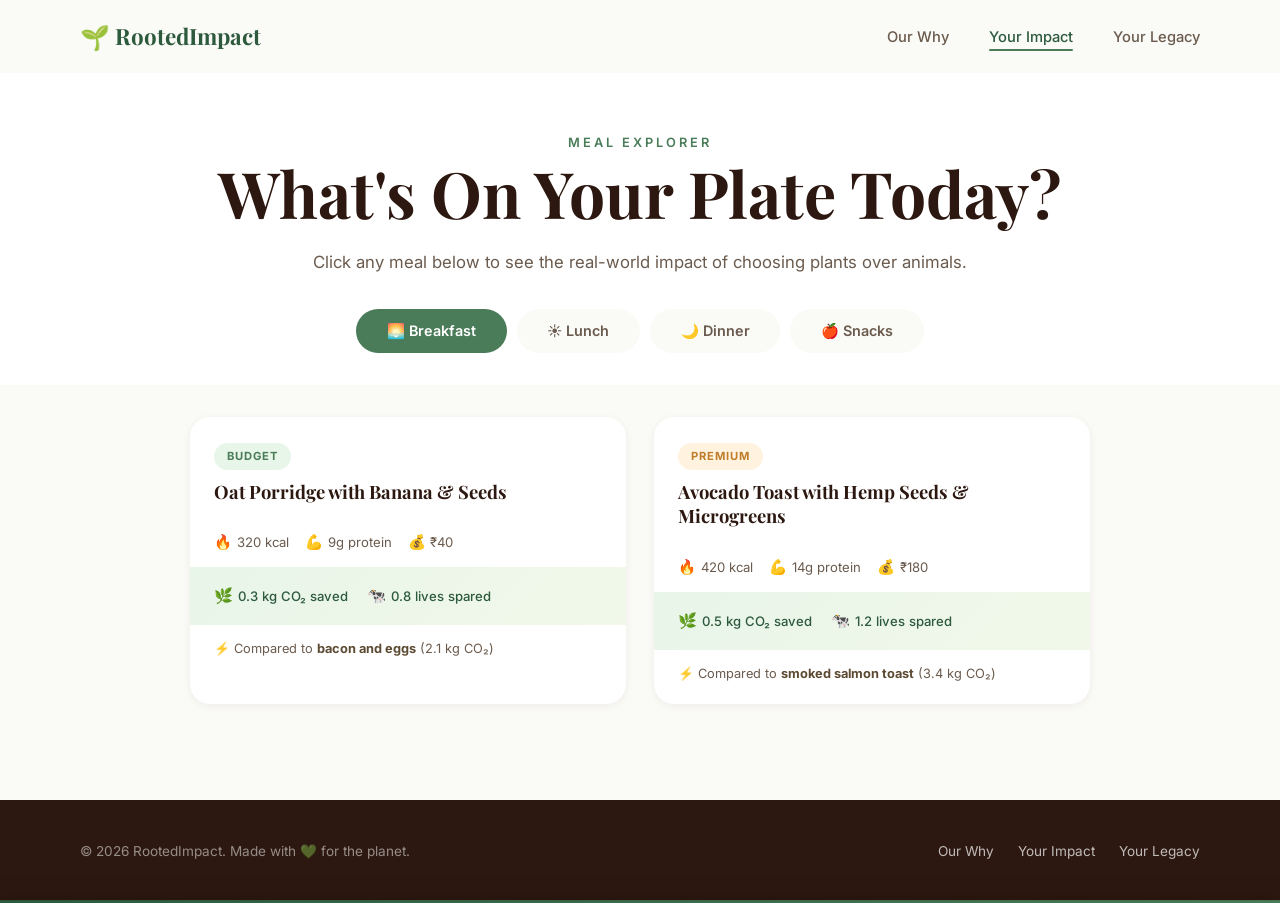
==== impact.html @ dce94bbc "Add files via upload" ====
<!DOCTYPE html>
<html lang="en">
<head>
  <meta charset="UTF-8">
  <meta name="viewport" content="width=device-width, initial-scale=1.0">
  <title>Your Impact — RootedImpact</title>
  <meta name="description" content="See the real-world impact of choosing plants over animals. Explore meals, compare footprints, and track your daily impact.">
  <link rel="preconnect" href="https://fonts.googleapis.com">
  <link rel="preconnect" href="https://fonts.gstatic.com" crossorigin>
  <link href="https://fonts.googleapis.com/css2?family=Inter:wght@400;500;600;700&family=Playfair+Display:ital,wght@0,400;0,700;1,400;1,700&display=swap" rel="stylesheet">
  <link rel="stylesheet" href="style.css">
  <link rel="icon" href="data:image/svg+xml,<svg xmlns='http://www.w3.org/2000/svg' viewBox='0 0 100 100'><text y='.9em' font-size='90'>🌱</text></svg>">
</head>
<body>

  <div class="page-transition"></div>

  <!-- Navbar -->
  <nav class="navbar">
    <div class="container">
      <a href="index.html" class="nav-logo"><span>🌱</span> RootedImpact</a>
      <ul class="nav-links">
        <li><a href="index.html">Our Why</a></li>
        <li><a href="impact.html" class="active">Your Impact</a></li>
        <li><a href="legacy.html">Your Legacy</a></li>
      </ul>
      <button class="nav-toggle" aria-label="Toggle menu">
        <span></span><span></span><span></span>
      </button>
    </div>
  </nav>

  <!-- ===== INTRO ===== -->
  <section class="section meals-intro" style="padding-top:8rem;">
    <div class="container text-center">
      <span class="section-label reveal">Meal Explorer</span>
      <h1 class="reveal">What's On Your Plate Today?</h1>
      <p class="reveal" style="margin:1rem auto 0;">Click any meal below to see the real-world impact of choosing plants over animals.</p>

      <!-- Tabs -->
      <div class="tab-bar reveal">
        <button class="tab-btn active" data-tab="breakfast">🌅 Breakfast</button>
        <button class="tab-btn" data-tab="lunch">☀️ Lunch</button>
        <button class="tab-btn" data-tab="dinner">🌙 Dinner</button>
        <button class="tab-btn" data-tab="snacks">🍎 Snacks</button>
      </div>
    </div>
  </section>

  <!-- ===== MEALS ===== -->
  <section class="section meals-section" style="padding-top:2rem;">
    <div class="container">

      <!-- BREAKFAST -->
      <div class="meal-tab-content active" data-tab="breakfast">
        <div class="meals-grid">
          <!-- Budget -->
          <div class="meal-card" data-co2="0.3" data-lives="0.8">
            <div class="meal-card-header">
              <span class="meal-tag budget">Budget</span>
              <h3>Oat Porridge with Banana &amp; Seeds</h3>
            </div>
            <div class="meal-nutrition">
              <span class="nut-item"><span class="nut-icon">🔥</span> 320 kcal</span>
              <span class="nut-item"><span class="nut-icon">💪</span> 9g protein</span>
              <span class="nut-item"><span class="nut-icon">💰</span> ₹40</span>
            </div>
            <div class="meal-impact">
              <span class="impact-chip"><span class="chip-icon">🌿</span> 0.3 kg CO₂ saved</span>
              <span class="impact-chip"><span class="chip-icon">🐄</span> 0.8 lives spared</span>
            </div>
            <div class="meal-compare">
              ⚡ Compared to <strong>bacon and eggs</strong> (2.1 kg CO₂)
            </div>
            <div class="meal-detail">
              <h4>CO₂ Comparison</h4>
              <div class="co2-bar-chart">
                <div class="co2-bar">
                  <span class="co2-bar-label">Vegan</span>
                  <div class="co2-bar-track">
                    <div class="co2-bar-fill vegan" style="width:0" data-width="14%">0.3 kg</div>
                  </div>
                </div>
                <div class="co2-bar">
                  <span class="co2-bar-label">Meat</span>
                  <div class="co2-bar-track">
                    <div class="co2-bar-fill meat" style="width:0" data-width="100%">2.1 kg</div>
                  </div>
                </div>
              </div>
            </div>
          </div>

          <!-- Premium -->
          <div class="meal-card" data-co2="0.5" data-lives="1.2">
            <div class="meal-card-header">
              <span class="meal-tag premium">Premium</span>
              <h3>Avocado Toast with Hemp Seeds &amp; Microgreens</h3>
            </div>
            <div class="meal-nutrition">
              <span class="nut-item"><span class="nut-icon">🔥</span> 420 kcal</span>
              <span class="nut-item"><span class="nut-icon">💪</span> 14g protein</span>
              <span class="nut-item"><span class="nut-icon">💰</span> ₹180</span>
            </div>
            <div class="meal-impact">
              <span class="impact-chip"><span class="chip-icon">🌿</span> 0.5 kg CO₂ saved</span>
              <span class="impact-chip"><span class="chip-icon">🐄</span> 1.2 lives spared</span>
            </div>
            <div class="meal-compare">
              ⚡ Compared to <strong>smoked salmon toast</strong> (3.4 kg CO₂)
            </div>
            <div class="meal-detail">
              <h4>CO₂ Comparison</h4>
              <div class="co2-bar-chart">
                <div class="co2-bar">
                  <span class="co2-bar-label">Vegan</span>
                  <div class="co2-bar-track">
                    <div class="co2-bar-fill vegan" style="width:0" data-width="15%">0.5 kg</div>
                  </div>
                </div>
                <div class="co2-bar">
                  <span class="co2-bar-label">Meat</span>
                  <div class="co2-bar-track">
                    <div class="co2-bar-fill meat" style="width:0" data-width="100%">3.4 kg</div>
                  </div>
                </div>
              </div>
            </div>
          </div>
        </div>
      </div>

      <!-- LUNCH -->
      <div class="meal-tab-content" data-tab="lunch">
        <div class="meals-grid">
          <div class="meal-card" data-co2="0.8" data-lives="1.5">
            <div class="meal-card-header">
              <span class="meal-tag budget">Budget</span>
              <h3>Chana Masala with Brown Rice</h3>
            </div>
            <div class="meal-nutrition">
              <span class="nut-item"><span class="nut-icon">🔥</span> 480 kcal</span>
              <span class="nut-item"><span class="nut-icon">💪</span> 18g protein</span>
              <span class="nut-item"><span class="nut-icon">💰</span> ₹60</span>
            </div>
            <div class="meal-impact">
              <span class="impact-chip"><span class="chip-icon">🌿</span> 0.8 kg CO₂ saved</span>
              <span class="impact-chip"><span class="chip-icon">🐄</span> 1.5 lives spared</span>
            </div>
            <div class="meal-compare">
              ⚡ Compared to <strong>chicken curry with rice</strong> (3.1 kg CO₂)
            </div>
            <div class="meal-detail">
              <h4>CO₂ Comparison</h4>
              <div class="co2-bar-chart">
                <div class="co2-bar">
                  <span class="co2-bar-label">Vegan</span>
                  <div class="co2-bar-track">
                    <div class="co2-bar-fill vegan" style="width:0" data-width="26%">0.8 kg</div>
                  </div>
                </div>
                <div class="co2-bar">
                  <span class="co2-bar-label">Meat</span>
                  <div class="co2-bar-track">
                    <div class="co2-bar-fill meat" style="width:0" data-width="100%">3.1 kg</div>
                  </div>
                </div>
              </div>
            </div>
          </div>

          <div class="meal-card" data-co2="1.1" data-lives="2.0">
            <div class="meal-card-header">
              <span class="meal-tag premium">Premium</span>
              <h3>Quinoa Buddha Bowl with Roasted Vegetables &amp; Tahini</h3>
            </div>
            <div class="meal-nutrition">
              <span class="nut-item"><span class="nut-icon">🔥</span> 550 kcal</span>
              <span class="nut-item"><span class="nut-icon">💪</span> 22g protein</span>
              <span class="nut-item"><span class="nut-icon">💰</span> ₹220</span>
            </div>
            <div class="meal-impact">
              <span class="impact-chip"><span class="chip-icon">🌿</span> 1.1 kg CO₂ saved</span>
              <span class="impact-chip"><span class="chip-icon">🐄</span> 2.0 lives spared</span>
            </div>
            <div class="meal-compare">
              ⚡ Compared to <strong>grilled salmon bowl</strong> (4.2 kg CO₂)
            </div>
            <div class="meal-detail">
              <h4>CO₂ Comparison</h4>
              <div class="co2-bar-chart">
                <div class="co2-bar">
                  <span class="co2-bar-label">Vegan</span>
                  <div class="co2-bar-track">
                    <div class="co2-bar-fill vegan" style="width:0" data-width="26%">1.1 kg</div>
                  </div>
                </div>
                <div class="co2-bar">
                  <span class="co2-bar-label">Meat</span>
                  <div class="co2-bar-track">
                    <div class="co2-bar-fill meat" style="width:0" data-width="100%">4.2 kg</div>
                  </div>
                </div>
              </div>
            </div>
          </div>
        </div>
      </div>

      <!-- DINNER -->
      <div class="meal-tab-content" data-tab="dinner">
        <div class="meals-grid">
          <div class="meal-card" data-co2="0.9" data-lives="1.8">
            <div class="meal-card-header">
              <span class="meal-tag budget">Budget</span>
              <h3>Dal Tadka with Roti</h3>
            </div>
            <div class="meal-nutrition">
              <span class="nut-item"><span class="nut-icon">🔥</span> 520 kcal</span>
              <span class="nut-item"><span class="nut-icon">💪</span> 20g protein</span>
              <span class="nut-item"><span class="nut-icon">💰</span> ₹55</span>
            </div>
            <div class="meal-impact">
              <span class="impact-chip"><span class="chip-icon">🌿</span> 0.9 kg CO₂ saved</span>
              <span class="impact-chip"><span class="chip-icon">🐄</span> 1.8 lives spared</span>
            </div>
            <div class="meal-compare">
              ⚡ Compared to <strong>mutton curry with roti</strong> (5.2 kg CO₂)
            </div>
            <div class="meal-detail">
              <h4>CO₂ Comparison</h4>
              <div class="co2-bar-chart">
                <div class="co2-bar">
                  <span class="co2-bar-label">Vegan</span>
                  <div class="co2-bar-track">
                    <div class="co2-bar-fill vegan" style="width:0" data-width="17%">0.9 kg</div>
                  </div>
                </div>
                <div class="co2-bar">
                  <span class="co2-bar-label">Meat</span>
                  <div class="co2-bar-track">
                    <div class="co2-bar-fill meat" style="width:0" data-width="100%">5.2 kg</div>
                  </div>
                </div>
              </div>
            </div>
          </div>

          <div class="meal-card" data-co2="1.3" data-lives="2.4">
            <div class="meal-card-header">
              <span class="meal-tag premium">Premium</span>
              <h3>Mushroom Risotto with Truffle Oil &amp; Fresh Herbs</h3>
            </div>
            <div class="meal-nutrition">
              <span class="nut-item"><span class="nut-icon">🔥</span> 580 kcal</span>
              <span class="nut-item"><span class="nut-icon">💪</span> 16g protein</span>
              <span class="nut-item"><span class="nut-icon">💰</span> ₹280</span>
            </div>
            <div class="meal-impact">
              <span class="impact-chip"><span class="chip-icon">🌿</span> 1.3 kg CO₂ saved</span>
              <span class="impact-chip"><span class="chip-icon">🐄</span> 2.4 lives spared</span>
            </div>
            <div class="meal-compare">
              ⚡ Compared to <strong>beef steak dinner</strong> (8.9 kg CO₂)
            </div>
            <div class="meal-detail">
              <h4>CO₂ Comparison</h4>
              <div class="co2-bar-chart">
                <div class="co2-bar">
                  <span class="co2-bar-label">Vegan</span>
                  <div class="co2-bar-track">
                    <div class="co2-bar-fill vegan" style="width:0" data-width="15%">1.3 kg</div>
                  </div>
                </div>
                <div class="co2-bar">
                  <span class="co2-bar-label">Meat</span>
                  <div class="co2-bar-track">
                    <div class="co2-bar-fill meat" style="width:0" data-width="100%">8.9 kg</div>
                  </div>
                </div>
              </div>
            </div>
          </div>
        </div>
      </div>

      <!-- SNACKS -->
      <div class="meal-tab-content" data-tab="snacks">
        <div class="meals-grid">
          <div class="meal-card" data-co2="0.1" data-lives="0.3">
            <div class="meal-card-header">
              <span class="meal-tag budget">Budget</span>
              <h3>Roasted Chana &amp; Fruit</h3>
            </div>
            <div class="meal-nutrition">
              <span class="nut-item"><span class="nut-icon">🔥</span> 180 kcal</span>
              <span class="nut-item"><span class="nut-icon">💪</span> 8g protein</span>
              <span class="nut-item"><span class="nut-icon">💰</span> ₹20</span>
            </div>
            <div class="meal-impact">
              <span class="impact-chip"><span class="chip-icon">🌿</span> 0.1 kg CO₂ saved</span>
              <span class="impact-chip"><span class="chip-icon">🐄</span> 0.3 lives spared</span>
            </div>
            <div class="meal-compare">
              ⚡ Compared to <strong>cheese crackers</strong> (0.9 kg CO₂)
            </div>
            <div class="meal-detail">
              <h4>CO₂ Comparison</h4>
              <div class="co2-bar-chart">
                <div class="co2-bar">
                  <span class="co2-bar-label">Vegan</span>
                  <div class="co2-bar-track">
                    <div class="co2-bar-fill vegan" style="width:0" data-width="11%">0.1 kg</div>
                  </div>
                </div>
                <div class="co2-bar">
                  <span class="co2-bar-label">Meat</span>
                  <div class="co2-bar-track">
                    <div class="co2-bar-fill meat" style="width:0" data-width="100%">0.9 kg</div>
                  </div>
                </div>
              </div>
            </div>
          </div>

          <div class="meal-card" data-co2="0.2" data-lives="0.5">
            <div class="meal-card-header">
              <span class="meal-tag premium">Premium</span>
              <h3>Almond Butter with Apple &amp; Dark Chocolate</h3>
            </div>
            <div class="meal-nutrition">
              <span class="nut-item"><span class="nut-icon">🔥</span> 280 kcal</span>
              <span class="nut-item"><span class="nut-icon">💪</span> 7g protein</span>
              <span class="nut-item"><span class="nut-icon">💰</span> ₹120</span>
            </div>
            <div class="meal-impact">
              <span class="impact-chip"><span class="chip-icon">🌿</span> 0.2 kg CO₂ saved</span>
              <span class="impact-chip"><span class="chip-icon">🐄</span> 0.5 lives spared</span>
            </div>
            <div class="meal-compare">
              ⚡ Compared to <strong>milk chocolate and cheese</strong> (1.8 kg CO₂)
            </div>
            <div class="meal-detail">
              <h4>CO₂ Comparison</h4>
              <div class="co2-bar-chart">
                <div class="co2-bar">
                  <span class="co2-bar-label">Vegan</span>
                  <div class="co2-bar-track">
                    <div class="co2-bar-fill vegan" style="width:0" data-width="11%">0.2 kg</div>
                  </div>
                </div>
                <div class="co2-bar">
                  <span class="co2-bar-label">Meat</span>
                  <div class="co2-bar-track">
                    <div class="co2-bar-fill meat" style="width:0" data-width="100%">1.8 kg</div>
                  </div>
                </div>
              </div>
            </div>
          </div>
        </div>
      </div>

    </div>
  </section>

  <!-- Daily Tracker -->
  <div class="daily-tracker">
    <div class="container">
      <div class="tracker-inner">
        <span class="tracker-stat">
          <span class="tracker-icon">🌿</span>
          Today you saved <span class="tracker-val" id="tracker-co2">0</span> kg CO₂
        </span>
        <span class="tracker-stat">
          <span class="tracker-icon">🐄</span>
          and spared <span class="tracker-val" id="tracker-lives">0</span> animal lives
        </span>
      </div>
    </div>
  </div>

  <!-- Footer -->
  <footer class="footer">
    <div class="container">
      <div class="footer-inner">
        <span>© 2026 RootedImpact. Made with 💚 for the planet.</span>
        <div class="footer-links">
          <a href="index.html">Our Why</a>
          <a href="impact.html">Your Impact</a>
          <a href="legacy.html">Your Legacy</a>
        </div>
      </div>
    </div>
  </footer>

  <script src="script.js"></script>
</body>
</html>
---- style.css ----
/* ================================
   ROOTED IMPACT — Design System
   ================================ */

/* --- CSS Custom Properties --- */
:root {
  --white: #FFFFFF;
  --cream: #FAFAF7;
  --warm-cream: #F5F0E8;
  --earth-brown: #8B7355;
  --earth-dark: #5C4A32;
  --soft-green: #6B8F71;
  --green: #4A7C59;
  --deep-green: #2D5A3D;
  --text-dark: #2C1810;
  --text-muted: #6B5B4E;
  --shadow-sm: 0 2px 8px rgba(44, 24, 16, 0.06);
  --shadow-md: 0 4px 20px rgba(44, 24, 16, 0.08);
  --shadow-lg: 0 8px 32px rgba(44, 24, 16, 0.12);
  --shadow-green: 0 8px 32px rgba(74, 124, 89, 0.18);
  --radius-sm: 8px;
  --radius-md: 14px;
  --radius-lg: 20px;
  --radius-pill: 50px;
  --transition: 0.35s cubic-bezier(0.4, 0, 0.2, 1);
  --font-heading: 'Playfair Display', Georgia, serif;
  --font-body: 'Inter', -apple-system, sans-serif;
}

/* --- Reset & Base --- */
*, *::before, *::after {
  box-sizing: border-box;
  margin: 0;
  padding: 0;
}

html {
  scroll-behavior: smooth;
  font-size: 16px;
}

body {
  font-family: var(--font-body);
  color: var(--text-dark);
  background: var(--cream);
  line-height: 1.7;
  -webkit-font-smoothing: antialiased;
  overflow-x: hidden;
}

img { max-width: 100%; display: block; }
a { text-decoration: none; color: inherit; }
ul { list-style: none; }
button { cursor: pointer; border: none; font-family: var(--font-body); }
input, select, textarea { font-family: var(--font-body); }

/* --- Typography --- */
h1, h2, h3, h4 {
  font-family: var(--font-heading);
  font-weight: 700;
  line-height: 1.2;
  color: var(--text-dark);
}

h1 { font-size: clamp(2.4rem, 5vw, 4rem); }
h2 { font-size: clamp(1.8rem, 3.5vw, 2.8rem); }
h3 { font-size: clamp(1.2rem, 2vw, 1.6rem); }
h4 { font-size: 1.1rem; }

p {
  font-size: 1.05rem;
  color: var(--text-muted);
  max-width: 680px;
}

.section-label {
  font-size: 0.8rem;
  text-transform: uppercase;
  letter-spacing: 3px;
  color: var(--green);
  font-weight: 600;
  margin-bottom: 0.8rem;
}

/* --- Layout Utilities --- */
.container {
  max-width: 1200px;
  margin: 0 auto;
  padding: 0 clamp(1.2rem, 4vw, 2.5rem);
}

.section {
  padding: clamp(4rem, 10vw, 8rem) 0;
}

.text-center { text-align: center; }

.flex-center {
  display: flex;
  justify-content: center;
  align-items: center;
}

/* --- Buttons --- */
.btn {
  display: inline-flex;
  align-items: center;
  gap: 0.5rem;
  padding: 0.9rem 2.2rem;
  border-radius: var(--radius-pill);
  font-size: 0.95rem;
  font-weight: 600;
  letter-spacing: 0.3px;
  transition: var(--transition);
  position: relative;
  overflow: hidden;
}

.btn-primary {
  background: var(--green);
  color: var(--white);
  box-shadow: var(--shadow-sm);
}

.btn-primary:hover {
  background: var(--deep-green);
  box-shadow: var(--shadow-green);
  transform: translateY(-2px);
}

.btn-secondary {
  background: transparent;
  color: var(--green);
  border: 2px solid var(--green);
}

.btn-secondary:hover {
  background: var(--green);
  color: var(--white);
  transform: translateY(-2px);
}

.btn-white {
  background: var(--white);
  color: var(--deep-green);
  box-shadow: var(--shadow-sm);
}

.btn-white:hover {
  box-shadow: var(--shadow-md);
  transform: translateY(-2px);
}

.btn-group {
  display: flex;
  gap: 1rem;
  flex-wrap: wrap;
}

/* --- Scroll Animations --- */
.reveal {
  opacity: 0;
  transform: translateY(40px);
  transition: opacity 0.8s ease, transform 0.8s ease;
}

.reveal.visible {
  opacity: 1;
  transform: translateY(0);
}

.reveal-left {
  opacity: 0;
  transform: translateX(-40px);
  transition: opacity 0.8s ease, transform 0.8s ease;
}

.reveal-left.visible {
  opacity: 1;
  transform: translateX(0);
}

.reveal-right {
  opacity: 0;
  transform: translateX(40px);
  transition: opacity 0.8s ease, transform 0.8s ease;
}

.reveal-right.visible {
  opacity: 1;
  transform: translateX(0);
}

/* Stagger children */
.stagger-children .reveal:nth-child(1) { transition-delay: 0s; }
.stagger-children .reveal:nth-child(2) { transition-delay: 0.12s; }
.stagger-children .reveal:nth-child(3) { transition-delay: 0.24s; }
.stagger-children .reveal:nth-child(4) { transition-delay: 0.36s; }

/* ================================
   NAVBAR
   ================================ */
.navbar {
  position: fixed;
  top: 0;
  left: 0;
  width: 100%;
  z-index: 1000;
  padding: 1rem 0;
  transition: var(--transition);
  background: rgba(250, 250, 247, 0.95);
}

.navbar.scrolled {
  background: rgba(250, 250, 247, 0.8);
  backdrop-filter: blur(16px);
  -webkit-backdrop-filter: blur(16px);
  box-shadow: 0 1px 12px rgba(44, 24, 16, 0.06);
  padding: 0.7rem 0;
}

.navbar .container {
  display: flex;
  justify-content: space-between;
  align-items: center;
}

.nav-logo {
  font-family: var(--font-heading);
  font-size: 1.4rem;
  font-weight: 700;
  color: var(--deep-green);
  display: flex;
  align-items: center;
  gap: 0.3rem;
}

.nav-logo span {
  font-size: 1.5rem;
}

.nav-links {
  display: flex;
  gap: 2.5rem;
  align-items: center;
}

.nav-links a {
  font-size: 0.92rem;
  font-weight: 500;
  color: var(--text-muted);
  position: relative;
  padding: 0.3rem 0;
  transition: var(--transition);
}

.nav-links a::after {
  content: '';
  position: absolute;
  bottom: 0;
  left: 0;
  width: 0;
  height: 2px;
  background: var(--green);
  border-radius: 2px;
  transition: width 0.3s ease;
}

.nav-links a:hover,
.nav-links a.active {
  color: var(--deep-green);
}

.nav-links a:hover::after,
.nav-links a.active::after {
  width: 100%;
}

.nav-toggle {
  display: none;
  flex-direction: column;
  gap: 5px;
  background: none;
  padding: 4px;
}

.nav-toggle span {
  width: 24px;
  height: 2px;
  background: var(--text-dark);
  border-radius: 2px;
  transition: var(--transition);
}

.nav-toggle.open span:nth-child(1) {
  transform: rotate(45deg) translate(5px, 5px);
}

.nav-toggle.open span:nth-child(2) {
  opacity: 0;
}

.nav-toggle.open span:nth-child(3) {
  transform: rotate(-45deg) translate(5px, -5px);
}

/* ================================
   PAGE 1 — HERO
   ================================ */
.hero {
  min-height: 100vh;
  display: flex;
  align-items: center;
  justify-content: center;
  text-align: center;
  background: linear-gradient(160deg, #e8f0e4 0%, var(--warm-cream) 40%, #f7f3ec 100%);
  position: relative;
  overflow: hidden;
  padding-top: 5rem;
}

.hero::before {
  content: '';
  position: absolute;
  top: -30%;
  right: -20%;
  width: 60%;
  height: 80%;
  background: radial-gradient(ellipse, rgba(107, 143, 113, 0.12) 0%, transparent 70%);
  pointer-events: none;
}

.hero::after {
  content: '';
  position: absolute;
  bottom: -20%;
  left: -15%;
  width: 50%;
  height: 60%;
  background: radial-gradient(ellipse, rgba(139, 115, 85, 0.08) 0%, transparent 70%);
  pointer-events: none;
}

.hero-content {
  position: relative;
  z-index: 1;
  max-width: 800px;
  padding: 0 1.5rem;
}

.hero-content h1 {
  margin-bottom: 1.2rem;
  opacity: 0;
  transform: translateY(30px);
  animation: heroFadeIn 1s ease 0.3s forwards;
}

.hero-content h1 em {
  font-style: italic;
  color: var(--green);
}

.hero-subtitle {
  font-size: clamp(1.05rem, 2vw, 1.25rem);
  color: var(--text-muted);
  margin-bottom: 2.5rem;
  max-width: 600px;
  margin-left: auto;
  margin-right: auto;
  opacity: 0;
  transform: translateY(20px);
  animation: heroFadeIn 1s ease 0.6s forwards;
}

.hero .btn-group {
  justify-content: center;
  opacity: 0;
  transform: translateY(20px);
  animation: heroFadeIn 1s ease 0.9s forwards;
}

@keyframes heroFadeIn {
  to {
    opacity: 1;
    transform: translateY(0);
  }
}

.hero-scroll-hint {
  position: absolute;
  bottom: 2.5rem;
  left: 50%;
  transform: translateX(-50%);
  display: flex;
  flex-direction: column;
  align-items: center;
  gap: 0.5rem;
  color: var(--text-muted);
  font-size: 0.8rem;
  opacity: 0;
  animation: heroFadeIn 1s ease 1.4s forwards;
}

.hero-scroll-hint .arrow {
  width: 20px;
  height: 20px;
  border-right: 2px solid var(--earth-brown);
  border-bottom: 2px solid var(--earth-brown);
  transform: rotate(45deg);
  animation: bounceDown 2s infinite;
}

@keyframes bounceDown {
  0%, 100% { transform: rotate(45deg) translateY(0); }
  50% { transform: rotate(45deg) translateY(6px); }
}

/* ================================
   WHAT IS VEGANISM — Two Column
   ================================ */
.what-section {
  background: var(--white);
}

.what-grid {
  display: grid;
  grid-template-columns: 1fr 1fr;
  gap: clamp(2rem, 5vw, 4rem);
  align-items: start;
}

.what-text h2 {
  margin-bottom: 1.5rem;
}

.what-text p {
  margin-bottom: 1rem;
}

.step-cards {
  display: flex;
  flex-direction: column;
  gap: 1.2rem;
}

.step-card {
  background: var(--cream);
  border-radius: var(--radius-md);
  padding: 1.5rem 1.5rem 1.5rem 1.8rem;
  border-left: 4px solid var(--green);
  transition: var(--transition);
}

.step-card:hover {
  transform: translateX(6px);
  box-shadow: var(--shadow-md);
}

.step-card .step-num {
  font-size: 0.75rem;
  font-weight: 700;
  text-transform: uppercase;
  letter-spacing: 2px;
  color: var(--green);
  margin-bottom: 0.4rem;
}

.step-card h4 {
  margin-bottom: 0.3rem;
}

.step-card p {
  font-size: 0.92rem;
  margin: 0;
}

/* ================================
   STATS BANNER
   ================================ */
.stats-banner {
  background: linear-gradient(135deg, var(--earth-dark) 0%, #3d3225 100%);
  color: var(--white);
  padding: clamp(4rem, 8vw, 6rem) 0;
}

.stats-grid {
  display: grid;
  grid-template-columns: repeat(3, 1fr);
  gap: 2rem;
  text-align: center;
}

.stat-item .stat-number {
  font-family: var(--font-heading);
  font-size: clamp(2.2rem, 5vw, 3.5rem);
  font-weight: 700;
  color: var(--white);
  display: block;
  margin-bottom: 0.3rem;
}

.stat-item .stat-label {
  font-size: 1rem;
  color: rgba(255, 255, 255, 0.85);
  font-weight: 500;
  margin-bottom: 0.5rem;
}

.stat-item .stat-context {
  font-size: 0.85rem;
  color: rgba(255, 255, 255, 0.55);
  max-width: 280px;
  margin: 0 auto;
}

/* ================================
   WHY TRANSITION — Icon Cards
   ================================ */
.why-cards-grid {
  display: grid;
  grid-template-columns: repeat(4, 1fr);
  gap: 1.5rem;
  margin-top: 3rem;
}

.why-card {
  background: var(--white);
  border-radius: var(--radius-lg);
  padding: 2.2rem 1.5rem;
  text-align: center;
  box-shadow: var(--shadow-sm);
  transition: var(--transition);
}

.why-card:hover {
  transform: translateY(-8px);
  box-shadow: var(--shadow-lg);
}

.why-card .why-icon {
  font-size: 2.8rem;
  margin-bottom: 1rem;
  display: inline-block;
  transition: transform 0.4s ease;
}

.why-card:hover .why-icon {
  animation: iconBounce 0.6s ease;
}

@keyframes iconBounce {
  0%, 100% { transform: translateY(0); }
  30% { transform: translateY(-10px); }
  60% { transform: translateY(-4px); }
}

.why-card h4 {
  margin-bottom: 0.5rem;
  color: var(--deep-green);
}

.why-card p {
  font-size: 0.9rem;
  margin: 0 auto;
}

/* ================================
   PAGE 2 — MEAL EXPLORER
   ================================ */
.meals-intro {
  background: var(--white);
  padding-bottom: 2rem;
}

/* Tab Buttons */
.tab-bar {
  display: flex;
  justify-content: center;
  gap: 0.6rem;
  flex-wrap: wrap;
  margin-top: 2rem;
}

.tab-btn {
  padding: 0.7rem 1.8rem;
  border-radius: var(--radius-pill);
  font-size: 0.9rem;
  font-weight: 600;
  background: var(--cream);
  color: var(--text-muted);
  transition: var(--transition);
  border: 2px solid transparent;
}

.tab-btn:hover {
  color: var(--green);
  border-color: var(--green);
}

.tab-btn.active {
  background: var(--green);
  color: var(--white);
}

/* Meal Grid */
.meals-section {
  background: var(--cream);
  padding-bottom: 6rem;
}

.meal-tab-content {
  display: none;
}

.meal-tab-content.active {
  display: block;
  animation: fadeTab 0.4s ease;
}

@keyframes fadeTab {
  from { opacity: 0; transform: translateY(12px); }
  to { opacity: 1; transform: translateY(0); }
}

.meals-grid {
  display: grid;
  grid-template-columns: repeat(2, 1fr);
  gap: 1.8rem;
  max-width: 900px;
  margin: 0 auto;
}

/* Meal Card */
.meal-card {
  background: var(--white);
  border-radius: var(--radius-lg);
  overflow: hidden;
  box-shadow: var(--shadow-sm);
  transition: var(--transition);
  cursor: pointer;
  position: relative;
}

.meal-card:hover {
  transform: translateY(-6px);
  box-shadow: var(--shadow-green);
}

.meal-card.selected {
  outline: 3px solid var(--green);
  outline-offset: 2px;
}

.meal-card-header {
  padding: 1.5rem 1.5rem 0.8rem;
}

.meal-card-header .meal-tag {
  display: inline-block;
  padding: 0.25rem 0.8rem;
  border-radius: var(--radius-pill);
  font-size: 0.7rem;
  font-weight: 700;
  text-transform: uppercase;
  letter-spacing: 1px;
  margin-bottom: 0.6rem;
}

.meal-tag.budget {
  background: #e8f5e9;
  color: var(--green);
}

.meal-tag.premium {
  background: #fff3e0;
  color: #bf7d2a;
}

.meal-card-header h3 {
  font-size: 1.15rem;
  line-height: 1.35;
}

.meal-nutrition {
  display: flex;
  gap: 1rem;
  padding: 0.8rem 1.5rem;
  flex-wrap: wrap;
}

.meal-nutrition .nut-item {
  display: flex;
  align-items: center;
  gap: 0.3rem;
  font-size: 0.82rem;
  color: var(--text-muted);
}

.nut-item .nut-icon {
  font-size: 0.9rem;
}

.meal-impact {
  background: linear-gradient(135deg, #e8f5e9 0%, #f1f8e9 100%);
  padding: 1rem 1.5rem;
  display: flex;
  gap: 1.2rem;
  flex-wrap: wrap;
}

.impact-chip {
  display: flex;
  align-items: center;
  gap: 0.3rem;
  font-size: 0.82rem;
  color: var(--deep-green);
  font-weight: 500;
}

.impact-chip .chip-icon {
  font-size: 0.95rem;
}

.meal-compare {
  padding: 0.8rem 1.5rem 1.2rem;
  font-size: 0.8rem;
  color: var(--text-muted);
}

.meal-compare strong {
  color: var(--earth-dark);
}

/* Expanded Detail (shown on click) */
.meal-detail {
  display: none;
  padding: 0 1.5rem 1.5rem;
  border-top: 1px solid #eee;
  animation: fadeTab 0.35s ease;
}

.meal-card.expanded .meal-detail {
  display: block;
}

.co2-bar-chart {
  display: flex;
  flex-direction: column;
  gap: 0.6rem;
  margin-top: 1rem;
}

.co2-bar {
  display: flex;
  align-items: center;
  gap: 0.8rem;
}

.co2-bar-label {
  font-size: 0.8rem;
  min-width: 70px;
  text-align: right;
  color: var(--text-muted);
}

.co2-bar-track {
  flex: 1;
  height: 22px;
  background: #f0ebe4;
  border-radius: 11px;
  overflow: hidden;
  position: relative;
}

.co2-bar-fill {
  height: 100%;
  border-radius: 11px;
  transition: width 0.8s cubic-bezier(0.4, 0, 0.2, 1);
  display: flex;
  align-items: center;
  padding-left: 8px;
  font-size: 0.72rem;
  font-weight: 600;
  color: var(--white);
}

.co2-bar-fill.vegan {
  background: linear-gradient(90deg, var(--green), var(--soft-green));
}

.co2-bar-fill.meat {
  background: linear-gradient(90deg, #c0392b, #e74c3c);
}

/* Daily Total Tracker */
.daily-tracker {
  position: fixed;
  bottom: 0;
  left: 0;
  width: 100%;
  background: linear-gradient(135deg, var(--deep-green) 0%, var(--green) 100%);
  color: var(--white);
  padding: 1rem 0;
  z-index: 900;
  transform: translateY(100%);
  transition: transform 0.5s cubic-bezier(0.4, 0, 0.2, 1);
  box-shadow: 0 -4px 20px rgba(0, 0, 0, 0.15);
}

.daily-tracker.visible {
  transform: translateY(0);
}

.tracker-inner {
  display: flex;
  justify-content: center;
  align-items: center;
  gap: 2.5rem;
  flex-wrap: wrap;
}

.tracker-stat {
  display: flex;
  align-items: center;
  gap: 0.5rem;
  font-size: 1rem;
  font-weight: 600;
}

.tracker-stat .tracker-icon {
  font-size: 1.3rem;
}

.tracker-stat .tracker-val {
  font-family: var(--font-heading);
  font-size: 1.4rem;
}

/* ================================
   PAGE 3 — LEGACY
   ================================ */
.legacy-intro {
  background: linear-gradient(160deg, #e8f0e4 0%, var(--warm-cream) 50%, #f7f3ec 100%);
  min-height: 50vh;
  display: flex;
  align-items: center;
  padding-top: 6rem;
}

/* Personal Input Form */
.legacy-form-section {
  background: var(--white);
}

.legacy-form-card {
  max-width: 520px;
  margin: 0 auto;
  background: var(--cream);
  border-radius: var(--radius-lg);
  padding: clamp(2rem, 5vw, 3rem);
  box-shadow: var(--shadow-md);
}

.form-group {
  margin-bottom: 1.8rem;
}

.form-group label {
  display: block;
  font-weight: 600;
  margin-bottom: 0.5rem;
  font-size: 0.95rem;
  color: var(--text-dark);
}

.form-group input[type="text"] {
  width: 100%;
  padding: 0.85rem 1.2rem;
  border: 2px solid #e0dbd4;
  border-radius: var(--radius-md);
  font-size: 1rem;
  background: var(--white);
  color: var(--text-dark);
  transition: var(--transition);
  outline: none;
}

.form-group input[type="text"]:focus {
  border-color: var(--green);
  box-shadow: 0 0 0 4px rgba(74, 124, 89, 0.1);
}

.slider-group {
  display: flex;
  align-items: center;
  gap: 1rem;
}

.slider-group input[type="range"] {
  flex: 1;
  -webkit-appearance: none;
  height: 6px;
  border-radius: 3px;
  background: #e0dbd4;
  outline: none;
}

.slider-group input[type="range"]::-webkit-slider-thumb {
  -webkit-appearance: none;
  width: 22px;
  height: 22px;
  border-radius: 50%;
  background: var(--green);
  cursor: pointer;
  box-shadow: 0 2px 8px rgba(74, 124, 89, 0.3);
  transition: transform 0.2s ease;
}

.slider-group input[type="range"]::-webkit-slider-thumb:hover {
  transform: scale(1.15);
}

.slider-group input[type="range"]::-moz-range-thumb {
  width: 22px;
  height: 22px;
  border-radius: 50%;
  background: var(--green);
  cursor: pointer;
  border: none;
  box-shadow: 0 2px 8px rgba(74, 124, 89, 0.3);
}

.slider-value {
  min-width: 60px;
  font-family: var(--font-heading);
  font-size: 1.4rem;
  font-weight: 700;
  color: var(--deep-green);
  text-align: center;
}

.legacy-form-card .btn-primary {
  width: 100%;
  justify-content: center;
  padding: 1rem;
  font-size: 1.05rem;
}

/* Results */
.legacy-results {
  background: var(--cream);
  display: none;
}

.legacy-results.visible {
  display: block;
  animation: fadeTab 0.6s ease;
}

.results-headline {
  margin-bottom: 3rem;
}

.results-headline h2 em {
  color: var(--green);
  font-style: italic;
}

.impact-cards-grid {
  display: grid;
  grid-template-columns: repeat(3, 1fr);
  gap: 1.5rem;
  margin-bottom: 3rem;
}

.impact-card {
  background: var(--white);
  border-radius: var(--radius-lg);
  padding: 2rem 1.5rem;
  text-align: center;
  box-shadow: var(--shadow-sm);
  transition: var(--transition);
}

.impact-card:hover {
  transform: translateY(-4px);
  box-shadow: var(--shadow-md);
}

.impact-card .impact-icon {
  font-size: 2.5rem;
  margin-bottom: 0.8rem;
  display: block;
}

.impact-card .impact-number {
  font-family: var(--font-heading);
  font-size: clamp(1.6rem, 3vw, 2.2rem);
  font-weight: 700;
  color: var(--deep-green);
  display: block;
  margin-bottom: 0.4rem;
}

.impact-card .impact-desc {
  font-size: 0.88rem;
  color: var(--text-muted);
  margin: 0 auto;
}

.results-message {
  max-width: 650px;
  margin: 2rem auto;
  text-align: center;
  font-size: 1.15rem;
  line-height: 1.8;
  color: var(--text-muted);
  font-style: italic;
}

.share-btn-wrap {
  text-align: center;
  margin-top: 2rem;
}

/* Collective Vision */
.collective-section {
  background: linear-gradient(135deg, var(--deep-green) 0%, #1a3d28 100%);
  color: var(--white);
}

.collective-grid {
  display: grid;
  grid-template-columns: repeat(3, 1fr);
  gap: 2rem;
  margin-top: 3rem;
  margin-bottom: 2rem;
}

.collective-stat {
  text-align: center;
}

.collective-stat .col-number {
  font-family: var(--font-heading);
  font-size: clamp(1.8rem, 4vw, 2.8rem);
  font-weight: 700;
  color: var(--white);
  display: block;
  margin-bottom: 0.3rem;
}

.collective-stat .col-label {
  font-size: 0.95rem;
  color: rgba(255, 255, 255, 0.75);
}

.collective-quote {
  text-align: center;
  font-style: italic;
  font-size: 1.1rem;
  color: rgba(255, 255, 255, 0.6);
  margin-top: 1rem;
}

/* Closing */
.closing-section {
  background: linear-gradient(160deg, #e8f0e4 0%, var(--warm-cream) 50%, #f7f3ec 100%);
  text-align: center;
}

.closing-section h2 {
  max-width: 700px;
  margin: 0 auto 1.2rem;
}

.closing-section p {
  margin: 0 auto 2rem;
  font-size: 1.15rem;
}

/* ================================
   FOOTER
   ================================ */
.footer {
  background: var(--text-dark);
  color: rgba(255, 255, 255, 0.5);
  padding: 2.5rem 0;
  text-align: center;
  font-size: 0.85rem;
}

.footer a {
  color: rgba(255, 255, 255, 0.7);
  transition: color 0.3s ease;
}

.footer a:hover {
  color: var(--white);
}

.footer-inner {
  display: flex;
  justify-content: space-between;
  align-items: center;
  flex-wrap: wrap;
  gap: 1rem;
}

.footer-links {
  display: flex;
  gap: 1.5rem;
}

/* ================================
   PAGE TRANSITION OVERLAY
   ================================ */
.page-transition {
  position: fixed;
  top: 0;
  left: 0;
  width: 100%;
  height: 100%;
  background: var(--cream);
  z-index: 9999;
  opacity: 1;
  pointer-events: none;
  transition: opacity 0.5s ease;
}

.page-transition.hidden {
  opacity: 0;
}

/* ================================
   RESPONSIVE
   ================================ */
@media (max-width: 968px) {
  .what-grid {
    grid-template-columns: 1fr;
    gap: 2.5rem;
  }

  .stats-grid {
    grid-template-columns: 1fr;
    gap: 2.5rem;
  }

  .why-cards-grid {
    grid-template-columns: repeat(2, 1fr);
  }

  .meals-grid {
    grid-template-columns: 1fr;
  }

  .impact-cards-grid {
    grid-template-columns: repeat(2, 1fr);
  }

  .collective-grid {
    grid-template-columns: 1fr;
    gap: 1.5rem;
  }
}

@media (max-width: 640px) {
  .nav-links {
    position: fixed;
    top: 0;
    right: 0;
    width: 280px;
    height: 100vh;
    background: var(--white);
    flex-direction: column;
    justify-content: center;
    gap: 2rem;
    box-shadow: -8px 0 30px rgba(0, 0, 0, 0.1);
    transform: translateX(100%);
    transition: transform 0.4s cubic-bezier(0.4, 0, 0.2, 1);
    z-index: 999;
  }

  .nav-links.open {
    transform: translateX(0);
  }

  .nav-links a {
    font-size: 1.1rem;
  }

  .nav-toggle {
    display: flex;
    z-index: 1001;
  }

  .why-cards-grid {
    grid-template-columns: 1fr;
  }

  .impact-cards-grid {
    grid-template-columns: 1fr;
  }

  .hero-content h1 {
    font-size: 2rem;
  }

  .btn-group {
    flex-direction: column;
    align-items: stretch;
  }

  .btn {
    justify-content: center;
  }

  .tracker-inner {
    gap: 1rem;
    font-size: 0.9rem;
  }

  .tracker-stat .tracker-val {
    font-size: 1.1rem;
  }

  .footer-inner {
    flex-direction: column;
    text-align: center;
  }
}
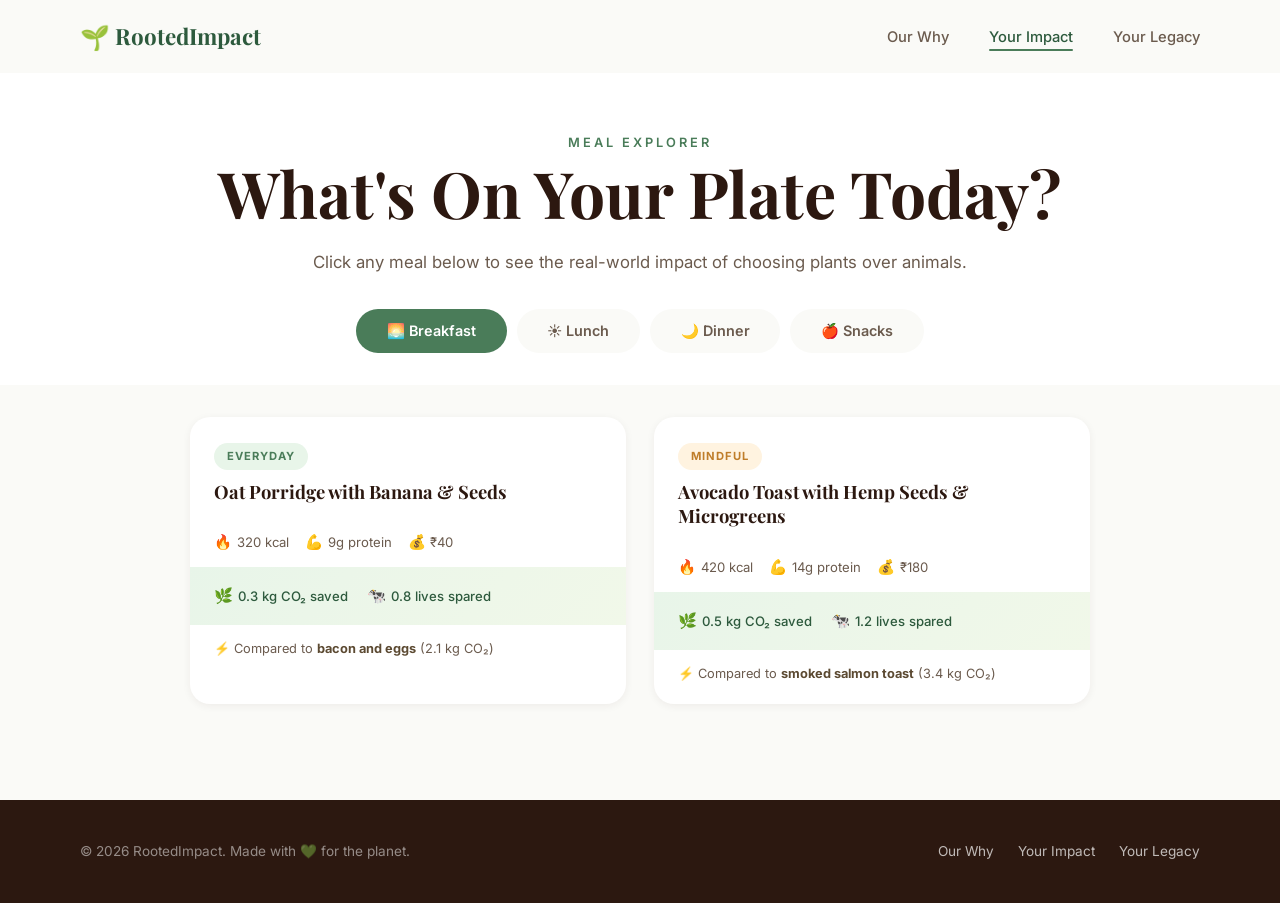
==== commit d0a6864f: "Add files via upload" ====
--- a/impact.html
+++ b/impact.html
@@ -57,7 +57,7 @@
           <!-- Budget -->
           <div class="meal-card" data-co2="0.3" data-lives="0.8">
             <div class="meal-card-header">
-              <span class="meal-tag budget">Budget</span>
+              <span class="meal-tag budget">Everyday</span>
               <h3>Oat Porridge with Banana &amp; Seeds</h3>
             </div>
             <div class="meal-nutrition">
@@ -94,7 +94,7 @@
           <!-- Premium -->
           <div class="meal-card" data-co2="0.5" data-lives="1.2">
             <div class="meal-card-header">
-              <span class="meal-tag premium">Premium</span>
+              <span class="meal-tag premium">Mindful</span>
               <h3>Avocado Toast with Hemp Seeds &amp; Microgreens</h3>
             </div>
             <div class="meal-nutrition">
@@ -135,7 +135,7 @@
         <div class="meals-grid">
           <div class="meal-card" data-co2="0.8" data-lives="1.5">
             <div class="meal-card-header">
-              <span class="meal-tag budget">Budget</span>
+              <span class="meal-tag budget">Everyday</span>
               <h3>Chana Masala with Brown Rice</h3>
             </div>
             <div class="meal-nutrition">
@@ -171,7 +171,7 @@
 
           <div class="meal-card" data-co2="1.1" data-lives="2.0">
             <div class="meal-card-header">
-              <span class="meal-tag premium">Premium</span>
+              <span class="meal-tag premium">Mindful</span>
               <h3>Quinoa Buddha Bowl with Roasted Vegetables &amp; Tahini</h3>
             </div>
             <div class="meal-nutrition">
@@ -212,7 +212,7 @@
         <div class="meals-grid">
           <div class="meal-card" data-co2="0.9" data-lives="1.8">
             <div class="meal-card-header">
-              <span class="meal-tag budget">Budget</span>
+              <span class="meal-tag budget">Everyday</span>
               <h3>Dal Tadka with Roti</h3>
             </div>
             <div class="meal-nutrition">
@@ -248,7 +248,7 @@
 
           <div class="meal-card" data-co2="1.3" data-lives="2.4">
             <div class="meal-card-header">
-              <span class="meal-tag premium">Premium</span>
+              <span class="meal-tag premium">Mindful</span>
               <h3>Mushroom Risotto with Truffle Oil &amp; Fresh Herbs</h3>
             </div>
             <div class="meal-nutrition">
@@ -289,7 +289,7 @@
         <div class="meals-grid">
           <div class="meal-card" data-co2="0.1" data-lives="0.3">
             <div class="meal-card-header">
-              <span class="meal-tag budget">Budget</span>
+              <span class="meal-tag budget">Everyday</span>
               <h3>Roasted Chana &amp; Fruit</h3>
             </div>
             <div class="meal-nutrition">
@@ -325,7 +325,7 @@
 
           <div class="meal-card" data-co2="0.2" data-lives="0.5">
             <div class="meal-card-header">
-              <span class="meal-tag premium">Premium</span>
+              <span class="meal-tag premium">Mindful</span>
               <h3>Almond Butter with Apple &amp; Dark Chocolate</h3>
             </div>
             <div class="meal-nutrition">
@@ -364,21 +364,27 @@
     </div>
   </section>
 
-  <!-- Daily Tracker -->
-  <div class="daily-tracker">
-    <div class="container">
-      <div class="tracker-inner">
-        <span class="tracker-stat">
-          <span class="tracker-icon">🌿</span>
-          Today you saved <span class="tracker-val" id="tracker-co2">0</span> kg CO₂
-        </span>
-        <span class="tracker-stat">
-          <span class="tracker-icon">🐄</span>
-          and spared <span class="tracker-val" id="tracker-lives">0</span> animal lives
-        </span>
-      </div>
-    </div>
-  </div>
+  <!-- Floating Impact Bubble -->
+  <aside class="daily-tracker" id="daily-tracker" role="status" aria-live="polite">
+    <div class="tracker-label">Your impact so far</div>
+    <div class="tracker-line">
+      <span class="tracker-icon" aria-hidden="true">
+        <svg width="16" height="16" viewBox="0 0 24 24" fill="none" stroke="#4A7C59" stroke-width="2.2" stroke-linecap="round" stroke-linejoin="round">
+          <path d="M11 20A7 7 0 0 1 9.8 6.1C15.5 5 17 4.48 19 2c1 2 2 4.18 2 8 0 5.5-4.78 10-10 10Z"></path>
+          <path d="M2 21c0-3 1.85-5.36 5.08-6"></path>
+        </svg>
+      </span>
+      <span class="tracker-text"><strong id="tracker-co2">0</strong> kg CO2 saved today</span>
+    </div>
+    <div class="tracker-line">
+      <span class="tracker-icon" aria-hidden="true">
+        <svg width="16" height="16" viewBox="0 0 24 24" fill="#4A7C59" stroke="#4A7C59" stroke-width="1" stroke-linecap="round" stroke-linejoin="round">
+          <path d="M19 14c1.49-1.46 3-3.21 3-5.5A5.5 5.5 0 0 0 16.5 3c-1.76 0-3 .5-4.5 2-1.5-1.5-2.74-2-4.5-2A5.5 5.5 0 0 0 2 8.5c0 2.3 1.5 4.05 3 5.5l7 7Z"></path>
+        </svg>
+      </span>
+      <span class="tracker-text"><strong id="tracker-lives">0</strong> lives spared today</span>
+    </div>
+  </aside>
 
   <!-- Footer -->
   <footer class="footer">
--- a/style.css
+++ b/style.css
@@ -310,13 +310,14 @@
 .hero {
   min-height: 100vh;
   display: flex;
+  flex-direction: column;
   align-items: center;
   justify-content: center;
   text-align: center;
   background: linear-gradient(160deg, #e8f0e4 0%, var(--warm-cream) 40%, #f7f3ec 100%);
   position: relative;
   overflow: hidden;
-  padding-top: 5rem;
+  padding: 5rem 1.5rem 4rem;
 }
 
 .hero::before {
@@ -345,11 +346,21 @@
   position: relative;
   z-index: 1;
   max-width: 800px;
+  width: 100%;
+  margin: 0 auto;
   padding: 0 1.5rem;
+  text-align: center;
+  display: flex;
+  flex-direction: column;
+  align-items: center;
+  justify-content: center;
 }
 
 .hero-content h1 {
-  margin-bottom: 1.2rem;
+  margin: 0 auto 1.2rem;
+  text-align: center;
+  width: 100%;
+  max-width: 800px;
   opacity: 0;
   transform: translateY(30px);
   animation: heroFadeIn 1s ease 0.3s forwards;
@@ -363,17 +374,21 @@
 .hero-subtitle {
   font-size: clamp(1.05rem, 2vw, 1.25rem);
   color: var(--text-muted);
-  margin-bottom: 2.5rem;
+  margin: 0 auto 2.5rem;
   max-width: 600px;
-  margin-left: auto;
-  margin-right: auto;
+  width: 100%;
+  text-align: center;
   opacity: 0;
   transform: translateY(20px);
   animation: heroFadeIn 1s ease 0.6s forwards;
 }
 
 .hero .btn-group {
+  display: flex;
   justify-content: center;
+  align-items: center;
+  gap: 1rem;
+  margin: 0 auto;
   opacity: 0;
   transform: translateY(20px);
   animation: heroFadeIn 1s ease 0.9s forwards;
@@ -388,31 +403,63 @@
 
 .hero-scroll-hint {
   position: absolute;
-  bottom: 2.5rem;
-  left: 50%;
-  transform: translateX(-50%);
+  bottom: 2rem;
+  left: 0;
+  right: 0;
+  margin: 0 auto;
+  width: fit-content;
   display: flex;
   flex-direction: column;
   align-items: center;
+  justify-content: center;
+  text-align: center;
   gap: 0.5rem;
   color: var(--text-muted);
   font-size: 0.8rem;
+  text-decoration: none;
   opacity: 0;
-  animation: heroFadeIn 1s ease 1.4s forwards;
+  z-index: 2;
+  cursor: pointer;
+  transition: color var(--transition);
+  animation: scrollHintFadeIn 1s ease 1.4s forwards;
+}
+
+.hero-scroll-hint:hover {
+  color: var(--deep-green);
+}
+
+@keyframes scrollHintFadeIn {
+  from {
+    opacity: 0;
+    transform: translateY(15px);
+  }
+  to {
+    opacity: 1;
+    transform: translateY(0);
+  }
 }
 
 .hero-scroll-hint .arrow {
-  width: 20px;
-  height: 20px;
-  border-right: 2px solid var(--earth-brown);
-  border-bottom: 2px solid var(--earth-brown);
-  transform: rotate(45deg);
-  animation: bounceDown 2s infinite;
+  width: 18px;
+  height: 18px;
+  display: block;
+  margin: 0 auto;
+  color: var(--earth-brown);
+  animation: bounceDown 2s infinite ease-in-out;
+  transition: color var(--transition);
+}
+
+.hero-scroll-hint:hover .arrow {
+  color: var(--deep-green);
 }
 
 @keyframes bounceDown {
-  0%, 100% { transform: rotate(45deg) translateY(0); }
-  50% { transform: rotate(45deg) translateY(6px); }
+  0%, 100% {
+    transform: translateY(0);
+  }
+  50% {
+    transform: translateY(6px);
+  }
 }
 
 /* ================================
@@ -484,33 +531,61 @@
 }
 
 .stats-grid {
-  display: grid;
-  grid-template-columns: repeat(3, 1fr);
+  display: flex;
+  align-items: flex-start;
+  justify-content: space-between;
   gap: 2rem;
+  max-width: 1200px;
+  margin: 0 auto;
+}
+
+.stat-item {
+  flex: 1;
+  display: flex;
+  flex-direction: column;
+  align-items: center;
   text-align: center;
 }
 
 .stat-item .stat-number {
   font-family: var(--font-heading);
-  font-size: clamp(2.2rem, 5vw, 3.5rem);
+  font-size: clamp(2.2rem, 4vw, 3.5rem);
+  font-weight: 700;
+  line-height: 1.1;
+  color: var(--white);
+  height: clamp(3.2rem, 5.5vw, 4.4rem);
+  display: flex;
+  align-items: flex-end;
+  justify-content: center;
+  text-align: center;
+  margin-bottom: 0.75rem;
+  width: 100%;
+}
+
+.stat-item .stat-label {
+  font-family: var(--font-body);
+  font-size: 1.05rem;
   font-weight: 700;
   color: var(--white);
-  display: block;
-  margin-bottom: 0.3rem;
-}
-
-.stat-item .stat-label {
-  font-size: 1rem;
-  color: rgba(255, 255, 255, 0.85);
-  font-weight: 500;
-  margin-bottom: 0.5rem;
-}
-
+  line-height: 1.4;
+  min-height: 3.2rem;
+  display: flex;
+  align-items: flex-start;
+  justify-content: center;
+  text-align: center;
+  margin-bottom: 0.6rem;
+  max-width: 320px;
+  width: 100%;
+}
+
+.stat-item .stat-desc,
 .stat-item .stat-context {
-  font-size: 0.85rem;
-  color: rgba(255, 255, 255, 0.55);
-  max-width: 280px;
+  font-size: 0.88rem;
+  line-height: 1.6;
+  color: rgba(255, 255, 255, 0.65);
+  max-width: 300px;
   margin: 0 auto;
+  text-align: center;
 }
 
 /* ================================
@@ -765,75 +840,115 @@
 
 .co2-bar-track {
   flex: 1;
-  height: 22px;
-  background: #f0ebe4;
-  border-radius: 11px;
+  height: 15px;
+  background: #F5F0E8;
+  border-radius: 8px;
   overflow: hidden;
   position: relative;
 }
 
 .co2-bar-fill {
   height: 100%;
-  border-radius: 11px;
+  border-radius: 8px;
   transition: width 0.8s cubic-bezier(0.4, 0, 0.2, 1);
   display: flex;
   align-items: center;
   padding-left: 8px;
-  font-size: 0.72rem;
+  font-size: 0.68rem;
   font-weight: 600;
   color: var(--white);
 }
 
 .co2-bar-fill.vegan {
-  background: linear-gradient(90deg, var(--green), var(--soft-green));
+  background: linear-gradient(90deg, #8FAF8F, #a3c2a3);
 }
 
 .co2-bar-fill.meat {
   background: linear-gradient(90deg, #c0392b, #e74c3c);
 }
 
-/* Daily Total Tracker */
+/* Floating Impact Bubble */
 .daily-tracker {
   position: fixed;
-  bottom: 0;
-  left: 0;
-  width: 100%;
-  background: linear-gradient(135deg, var(--deep-green) 0%, var(--green) 100%);
-  color: var(--white);
-  padding: 1rem 0;
-  z-index: 900;
-  transform: translateY(100%);
-  transition: transform 0.5s cubic-bezier(0.4, 0, 0.2, 1);
-  box-shadow: 0 -4px 20px rgba(0, 0, 0, 0.15);
+  bottom: 2rem;
+  right: 2rem;
+  background: #FAFAF7;
+  border-radius: var(--radius-md, 16px);
+  padding: 0.85rem 1.25rem;
+  z-index: 990;
+  box-shadow: 0 8px 24px rgba(44, 24, 16, 0.08), 0 2px 8px rgba(74, 124, 89, 0.06);
+  border: 1px solid rgba(107, 143, 113, 0.2);
+  display: flex;
+  flex-direction: column;
+  gap: 0.35rem;
+  opacity: 0;
+  visibility: hidden;
+  transform: translateY(16px) scale(0.96);
+  transition: opacity 0.35s ease, transform 0.35s ease, visibility 0.35s ease, box-shadow 0.3s ease;
+  pointer-events: none;
 }
 
 .daily-tracker.visible {
-  transform: translateY(0);
-}
-
-.tracker-inner {
-  display: flex;
+  opacity: 1;
+  visibility: visible;
+  transform: translateY(0) scale(1);
+  pointer-events: auto;
+}
+
+.daily-tracker.pulse {
+  animation: bubblePulse 0.45s cubic-bezier(0.34, 1.56, 0.64, 1);
+}
+
+@keyframes bubblePulse {
+  0% {
+    transform: translateY(0) scale(1);
+  }
+  45% {
+    transform: translateY(-4px) scale(1.05);
+    box-shadow: 0 12px 28px rgba(74, 124, 89, 0.18), 0 4px 10px rgba(44, 24, 16, 0.08);
+  }
+  100% {
+    transform: translateY(0) scale(1);
+  }
+}
+
+.tracker-label {
+  font-size: 0.68rem;
+  font-weight: 600;
+  text-transform: uppercase;
+  letter-spacing: 0.8px;
+  color: var(--text-muted, #6B5B4E);
+  margin-bottom: 0.1rem;
+}
+
+.tracker-line {
+  display: flex;
+  align-items: center;
+  gap: 0.45rem;
+  color: #4A7C59;
+  font-size: 0.88rem;
+  font-weight: 500;
+  line-height: 1.35;
+  white-space: nowrap;
+}
+
+.tracker-line .tracker-icon {
+  display: inline-flex;
+  align-items: center;
   justify-content: center;
-  align-items: center;
-  gap: 2.5rem;
-  flex-wrap: wrap;
-}
-
-.tracker-stat {
-  display: flex;
-  align-items: center;
-  gap: 0.5rem;
-  font-size: 1rem;
-  font-weight: 600;
-}
-
-.tracker-stat .tracker-icon {
-  font-size: 1.3rem;
-}
-
-.tracker-stat .tracker-val {
+  color: #4A7C59;
+  flex-shrink: 0;
+}
+
+.tracker-line .tracker-text {
+  color: #4A7C59;
+}
+
+.tracker-line strong {
   font-family: var(--font-heading);
-  font-size: 1.4rem;
+  font-size: 1.05rem;
+  font-weight: 700;
+  color: #4A7C59;
 }
 
 /* ================================
@@ -1027,40 +1142,100 @@
 .collective-section {
   background: linear-gradient(135deg, var(--deep-green) 0%, #1a3d28 100%);
   color: var(--white);
+  text-align: center;
+}
+
+.collective-section .container {
+  display: flex;
+  flex-direction: column;
+  align-items: center;
+  text-align: center;
+}
+
+.collective-section h2 {
+  color: var(--white);
+  font-family: var(--font-heading);
+  text-align: center;
+  max-width: 780px;
+  margin: 0 auto;
 }
 
 .collective-grid {
-  display: grid;
-  grid-template-columns: repeat(3, 1fr);
+  display: flex;
+  justify-content: space-around;
+  align-items: flex-start;
+  max-width: 1100px;
+  width: 100%;
+  margin: 2rem auto;
   gap: 2rem;
-  margin-top: 3rem;
-  margin-bottom: 2rem;
 }
 
 .collective-stat {
+  flex: 1;
+  display: flex;
+  flex-direction: column;
+  align-items: center;
   text-align: center;
 }
 
 .collective-stat .col-number {
   font-family: var(--font-heading);
-  font-size: clamp(1.8rem, 4vw, 2.8rem);
+  font-size: clamp(2rem, 3.5vw, 2.8rem);
   font-weight: 700;
+  line-height: 1.15;
   color: var(--white);
-  display: block;
-  margin-bottom: 0.3rem;
+  height: clamp(2.8rem, 4.5vw, 3.6rem);
+  display: flex;
+  align-items: flex-end;
+  justify-content: center;
+  text-align: center;
+  width: 100%;
+  margin-bottom: 0.2rem;
 }
 
 .collective-stat .col-label {
-  font-size: 0.95rem;
-  color: rgba(255, 255, 255, 0.75);
+  font-family: var(--font-body);
+  font-size: 0.85rem;
+  font-weight: 600;
+  color: rgba(255, 255, 255, 0.85);
+  text-transform: uppercase;
+  letter-spacing: 0.05em;
+  opacity: 0.85;
+  margin-top: 0.5rem;
+  text-align: center;
+}
+
+.collective-quote-wrap {
+  text-align: center;
+  margin-top: 3rem;
+  width: 100%;
 }
 
 .collective-quote {
-  text-align: center;
+  font-family: var(--font-heading);
   font-style: italic;
-  font-size: 1.1rem;
-  color: rgba(255, 255, 255, 0.6);
-  margin-top: 1rem;
+  font-size: clamp(1.3rem, 2.5vw, 1.5rem);
+  color: #F5E6C8;
+  border: 1px solid rgba(255, 255, 255, 0.2);
+  padding: 0.75rem 2.2rem;
+  border-radius: var(--radius-pill, 50px);
+  display: inline-block;
+  background: rgba(255, 255, 255, 0.05);
+  box-shadow: 0 4px 20px rgba(0, 0, 0, 0.12);
+  backdrop-filter: blur(8px);
+  -webkit-backdrop-filter: blur(8px);
+  margin: 0 auto;
+  outline: none;
+  max-width: 90%;
+  line-height: 1.5;
+  text-align: center;
+  transition: var(--transition);
+}
+
+.collective-quote:hover {
+  background: rgba(255, 255, 255, 0.08);
+  border-color: rgba(245, 230, 200, 0.4);
+  transform: translateY(-2px);
 }
 
 /* Closing */
@@ -1142,8 +1317,24 @@
   }
 
   .stats-grid {
-    grid-template-columns: 1fr;
-    gap: 2.5rem;
+    flex-direction: column;
+    align-items: center;
+    gap: 2.8rem;
+  }
+
+  .stat-item {
+    width: 100%;
+    max-width: 380px;
+  }
+
+  .stat-item .stat-number {
+    height: auto;
+    margin-bottom: 0.5rem;
+  }
+
+  .stat-item .stat-label {
+    min-height: auto;
+    margin-bottom: 0.4rem;
   }
 
   .why-cards-grid {
@@ -1159,8 +1350,24 @@
   }
 
   .collective-grid {
-    grid-template-columns: 1fr;
-    gap: 1.5rem;
+    flex-direction: column;
+    align-items: center;
+    gap: 2.2rem;
+    margin: 2rem auto 1rem;
+  }
+
+  .collective-stat {
+    width: 100%;
+    max-width: 320px;
+  }
+
+  .collective-stat .col-number {
+    height: auto;
+  }
+
+  .collective-quote {
+    font-size: 1.15rem;
+    padding: 0.65rem 1.4rem;
   }
 }
 
@@ -1209,19 +1416,20 @@
   .btn-group {
     flex-direction: column;
     align-items: stretch;
+    margin: 0 auto;
+    max-width: 290px;
+    width: 100%;
   }
 
   .btn {
     justify-content: center;
   }
 
-  .tracker-inner {
-    gap: 1rem;
-    font-size: 0.9rem;
-  }
-
-  .tracker-stat .tracker-val {
-    font-size: 1.1rem;
+  .daily-tracker {
+    bottom: 1rem;
+    right: 1rem;
+    padding: 0.75rem 1rem;
+    max-width: calc(100vw - 2rem);
   }
 
   .footer-inner {
